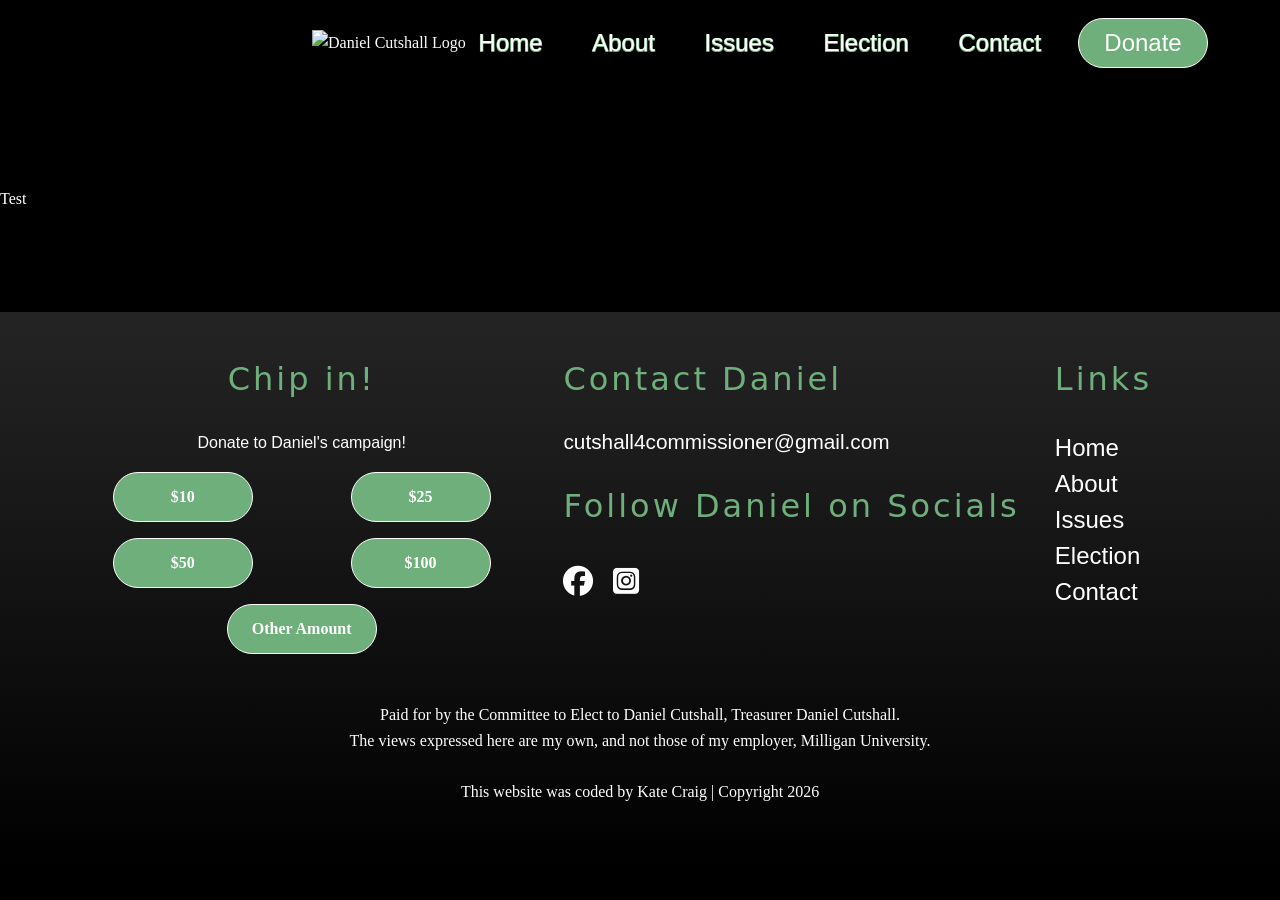
==== index.html @ 5a8a532c "Added pages with header & footer structure" ====
<!DOCTYPE html>
<html lang="en">
  <head>
    <meta charset="UTF-8" />
    <meta name="viewport" content="width=device-width, initial-scale=1.0" />
    <meta name="description" content="Be Well Medical." />
    <title>Home - Daniel Cutshall</title>
    <link rel="stylesheet" href="style/styles.css" />
    <link
      rel="stylesheet"
      href="https://cdnjs.cloudflare.com/ajax/libs/font-awesome/6.4.0/css/all.min.css"
    />
  </head>
  <body>
    <!-- Header -->
    <header>
      <div class="header-content">
        <nav>
          <div class="hamburger">
            <span class="hamburger-bar"></span>
            <span class="hamburger-bar"></span>
            <span class="hamburger-bar"></span>
          </div>
          <ul class="nav-menu">
            <li><a href="index.html">Home</a></li>
            <li><a href="about.html">About</a></li>
            <li class="dropdown">
              <a href="issues.html">Issues</a>
            </li>
            <li><a href="election.html">Election</a></li>
            <li><a href="contact.html">Contact</a></li>
            <li>
              <a
                href="https://secure.actblue.com/donate/daniel-cutshall-1?refcode=directory"
                class="btn-donate"
                target="_blank"
                >Donate</a
              >
            </li>
          </ul>
        </nav>
        <div class="logo-container">
          <a href="index.html">
            <img
              src="images/daniel-cutshall-logo.jpg"
              alt="Daniel Cutshall Logo"
              class="logo"
            />
          </a>
        </div>
      </div>
    </header>

    <section>Test</section>

    <!-- Footer -->
    <footer>
      <div class="container">
        <div class="footer-grid">
          <div class="footer-donate">
            <h3 class="text-center mb-2">Chip in!</h3>
            <p class="text-center">Donate to Daniel's campaign!</p>
            <div class="footer-donate-grid">
              <div>
                <a
                  href="https://secure.actblue.com/donate/daniel-cutshall-1?refcode=directory"
                  class="btn-donate-footer"
                  target="_blank"
                  >$10</a
                >
              </div>
              <div>
                <a
                  href="https://secure.actblue.com/donate/daniel-cutshall-1?refcode=directory"
                  class="btn-donate-footer"
                  target="_blank"
                  >$25</a
                >
              </div>
              <div>
                <a
                  href="https://secure.actblue.com/donate/daniel-cutshall-1?refcode=directory"
                  class="btn-donate-footer"
                  target="_blank"
                  >$50</a
                >
              </div>
              <div>
                <a
                  href="https://secure.actblue.com/donate/daniel-cutshall-1?refcode=directory"
                  class="btn-donate-footer"
                  target="_blank"
                  >$100</a
                >
              </div>
            </div>
            <div class="footer-donate-other">
              <a
                href="https://secure.actblue.com/donate/daniel-cutshall-1?refcode=directory"
                class="btn-donate-footer"
                target="_blank"
                >Other Amount</a
              >
            </div>
          </div>
          <div class="footer-follow-ashley">
            <h3 class="mb-2">Contact Daniel</h3>
            <h4>
              <a href="mailto:cutshall4commissioner@gmail.com"
                >cutshall4commissioner@gmail.com</a
              >
            </h4>
            <h3 class="mb-2 mt-2">Follow Daniel on Socials</h3>
            <div class="footer-social-icons">
              <div class="footer-social-icon">
                <a
                  href="https://www.facebook.com/AshleyCforCommission"
                  target="_blank"
                >
                  <i class="fa-brands fa-facebook"></i>
                </a>
              </div>
              <div class="footer-social-icon">
                <a
                  href="https://www.instagram.com/ashleyc_forcounty"
                  target="_blank"
                >
                  <i class="fa-brands fa-square-instagram"></i>
                </a>
              </div>
            </div>
          </div>
          <div class="footer-important-links">
            <h3 class="mb-2">Links</h3>
            <ul class="important-links">
              <li><a href="index.html">Home</a></li>
              <li><a href="about.html">About</a></li>
              <li><a href="issues.html">Issues</a></li>
              <li><a href="election.html">Election</a></li>
              <li><a href="contact.html">Contact</a></li>
            </ul>
          </div>
        </div>

        <div class="footer-copyright text-center mb-2">
          Paid for by the Committee to Elect to Daniel Cutshall, Treasurer
          Daniel Cutshall.
          <br />
          The views expressed here are my own, and not those of my employer,
          Milligan University.
          <br />
          <br />
          This website was coded by Kate Craig | Copyright 2026
        </div>
      </div>
    </footer>

    <script src="script/script.js"></script>
  </body>
</html>
---- style/styles.css ----
/* CSS Variables */
:root {
  /* Brand Colors */
  --white: #ffffff;
  --black: #000000;
  --primary-color: rgba(111, 175, 123);
  --secondary-color: rgba(62, 89, 116);
  --third-color: rgba(179, 85, 58);
  --fourth-color: rgba(217, 183, 108);

  /* Typography */
  --font-heading: "Knewave", system-ui;
  --font-body: "Noto Sans", sans-serif;
  --letter-spacing: 3px;

  /* Transitions */
  --transition: all 150ms ease-in-out;

  /* Shadows */
  --image-shadow: 10px 5px 5px rgba(0, 0, 0, 0.3);
  --card-shadow: 0 4px 6px rgba(0, 0, 0, 0.1);

  /* Border Radius */
  --radius-sm: 5px;
  --radius-md: 10px;

  /* Border */
  --border: 2px solid var(--white);

  /* Breakpoints */
  --desktop: 1200px;
  --tablet: 760px;
  --mobile: 460px;
}

/* Reset & Base Styles */
* {
  margin: 0;
  padding: 0;
  box-sizing: border-box;
}

.text-center {
  text-align: center;
}

.text-left {
  text-align: left;
}

body {
  color: var(--white);
  line-height: 1.6;
  background-color: var(--black);
}

section {
  padding: 100px 0;
}

section.hero {
  padding: 150px 50;
}

a {
  text-decoration: none;
  color: inherit;
  transition: var(--transition);
}

a:hover {
  cursor: pointer;
}

h1,
h2,
h3,
h4,
h5,
h6 {
  font-family: var(--font-heading);
  font-weight: 700;
  line-height: 1.2;
  margin-bottom: 1rem;
}

p {
  font-family: var(--font-body);
}

h1 {
  font-size: 3.5rem;
}

h2 {
  font-size: 2.5rem;
}

h3 {
  font-size: 2rem;
}

p {
  margin-bottom: 1rem;
}

.mb-1 {
  margin-bottom: 1rem;
}

.mb-2 {
  margin-bottom: 2rem;
}

.mb-3 {
  margin-bottom: 3rem;
}

.mb-4 {
  margin-bottom: 4rem;
}

.mt-1 {
  margin-top: 1rem;
}

.mt-2 {
  margin-top: 2rem;
}

.mt-3 {
  margin-top: 3rem;
}

.mt-4 {
  margin-top: 4rem;
}

.bold {
  font-weight: 900;
}

.green {
  color: rgb(8, 107, 8);
}

/* Buttons */
.btn-donate {
  background-color: var(--primary-color);
  color: var(--white);
  height: 50px;
  width: 130px;
  border-radius: 30px;
  border: 1.5px solid var(--white);
  font-weight: 600;
  cursor: pointer;
  transition: var(--transition);
  display: flex;
  justify-content: center;
  align-items: center;
  font-size: 1rem;
}

.btn-donate:hover {
  background-color: var(--white);
  border: 1.5px solid var(--primary-color);
  color: var(--white);
}

.btn-donate-footer {
  background-color: var(--primary-color);
  color: var(--white);
  height: 50px;
  width: 140px;
  padding: 0 20px;
  border-radius: 30px;
  border: 1.5px solid var(--white);
  font-weight: 600;
  cursor: pointer;
  transition: var(--transition);
  display: flex;
  justify-content: center;
  align-items: center;
  font-size: 1rem;
  text-align: center;
  margin: 0 auto;
}

.btn-donate-footer:hover {
  background-color: var(--white);
  border: 1.5px solid var(--primary-color);
  color: var(--primary-color);
}

.nav-menu > li > a.btn-donate {
  display: flex;
  justify-content: center;
  align-items: center;
  padding: 0;
}

/* Container */
.container {
  max-width: var(--desktop);
  margin: 0 auto;
  padding: 0 2rem;
}

.content {
  max-width: 1000px;
}

/* Header Styles */
header {
  padding: 1rem 0;

  top: 0;
  z-index: 1000;
}

.header-content {
  max-width: var(--desktop);
  margin: 0 auto;
  padding: 0 2rem;
  display: flex;
  justify-content: right;
  align-items: center;
}

/* Navigation */
nav {
  order: 2;
}

.nav-header {
  padding: 0;
  padding-top: 2rem;
}

.nav-menu {
  display: flex;
  list-style: none;
  gap: 1.5rem;
  align-items: center;
}

.nav-menu > li {
  position: relative;
}

.nav-menu > li > a {
  color: var(--white);
  text-shadow: -0.5px -0.5px 0 var(--primary-color),
    0.5px -0.5px 0 var(--primary-color), -0.5px 0.5px 0 var(--primary-color),
    0.5px 0.5px 0 var(--primary-color);
  font-weight: 500;
  padding: 0.5rem 0.8rem;
  font-family: var(--font-body);
  display: block;
  font-size: 1.5rem;
}

.nav-menu > li > a:hover {
  color: var(--primary-color);
  font-weight: 500;
  text-shadow: -0.6px -0.6px 0 var(--white), 0.6px -0.6px 0 var(--white),
    -0.6px 0.6px 0 var(--white), 0.6px 0.6px 0 var(--white);
}

/* Hamburger Menu */
.hamburger {
  display: none;
  flex-direction: column;
  cursor: pointer;
  padding: 0.5rem;
}

.hamburger span {
  width: 30px;
  height: 3px;
  background-color: var(--white);
  margin: 3px 0;
  transition: var(--transition);
  border-radius: 3px;
}

.hamburger.active span:nth-child(1) {
  transform: rotate(45deg) translate(8px, 8px);
}

.hamburger.active span:nth-child(2) {
  opacity: 0;
}

.hamburger.active span:nth-child(3) {
  transform: rotate(-45deg) translate(7px, -7px);
}

/* ==========================================
   Footer
   ========================================== */
/* Footer Grid */
footer {
  background: linear-gradient(
    180deg,
    rgb(36, 36, 36, 1) 0%,
    rgb(26, 26, 26, 1) 30%,
    rgba(0, 0, 0, 1) 100%
  );
  padding: 3rem 0 2rem 0;
}

.footer-grid {
  display: grid;
  grid-template-columns: 3fr 3fr 1fr;
  grid-gap: 2rem;
}

.footer-mobile-links-grid {
  display: none;
}

footer h3 {
  font-weight: 300;
  color: var(--primary-color);
  letter-spacing: 3px;
}

/* Footer Logo */
.footer-logo img {
  width: 200px;
  height: auto;
  display: block;
  margin: 0 auto;
  margin-top: -50px;
}

.footer-donate-grid {
  display: grid;
  grid-template-columns: 1fr 1fr;
  grid-gap: 1rem;
}

.footer-donate-other {
  margin-top: 1rem;
}

.footer-follow-ashley-mobile {
  display: none;
}

.footer-follow-ashley h4 {
  font-size: 1.3rem;
  font-family: var(--font-body);
  font-weight: 400;
}

.footer-follow-ashley a:hover {
  color: var(--primary-color);
}

.footer-donate-other a {
  background-color: var(--primary-color);
  color: var(--white);
  height: 50px;
  width: 150px;
  padding: 0 20px;
  border-radius: 30px;
  border: 1.5px solid var(--white);
  font-weight: 600;
  cursor: pointer;
  transition: var(--transition);
  display: flex;
  justify-content: center;
  align-items: center;
  font-size: 1rem;
  text-align: center;
  margin: 0 auto;
}

.footer-donate-other a:hover {
  background-color: var(--white);
  border: 1.5px solid var(--primary-color);
  color: var(--primary-color);
}

.footer-copyright {
  margin-top: 3rem;
  font-weight: 300;
}

.important-links li {
  list-style: none;
  padding: 0;
  font-size: 1.5rem;
  line-height: 1.5;
  font-family: var(--font-body);
}

.important-links li:hover {
  color: var(--primary-color);
}

.footer-social-icons {
  display: flex;
  justify-content: left;
  gap: 20px;
}

.footer-social-icon {
  font-size: 30px;
}

.footer-social-icon:hover {
  color: var(--primary-color);
}
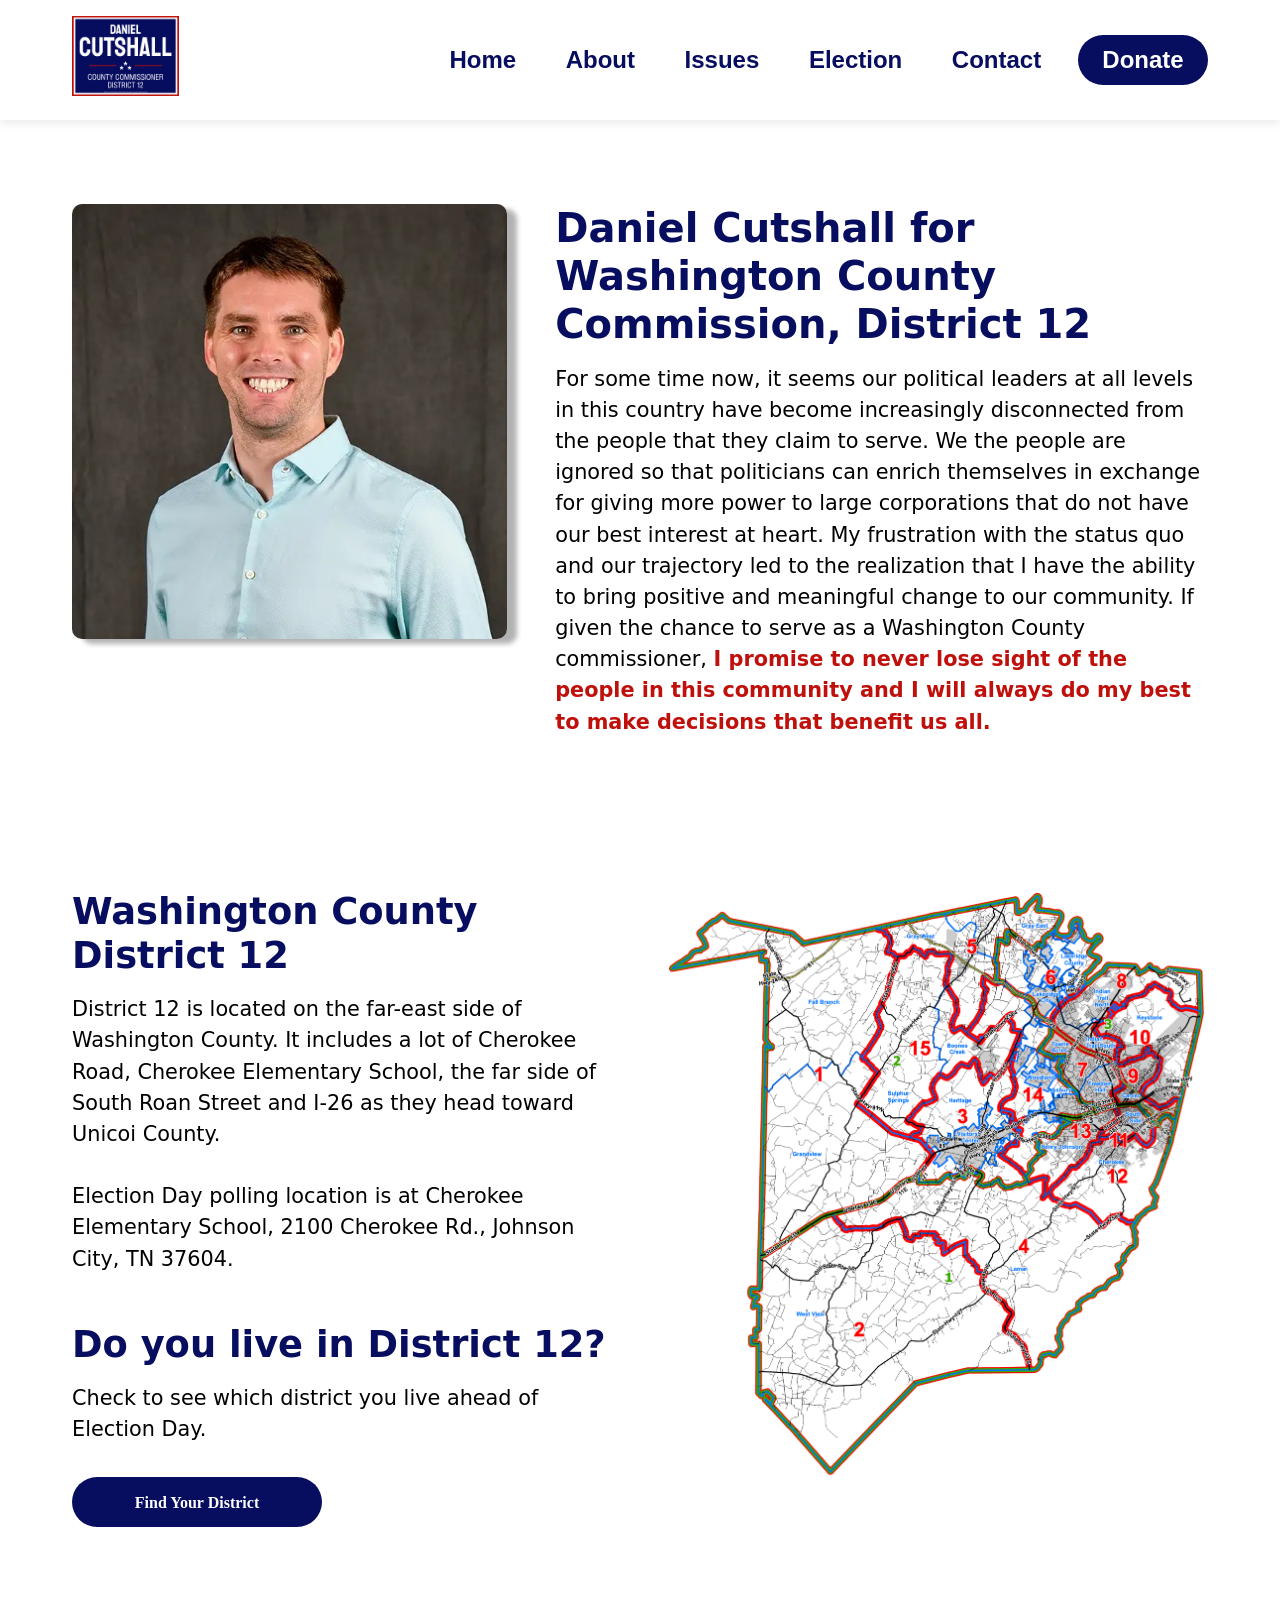
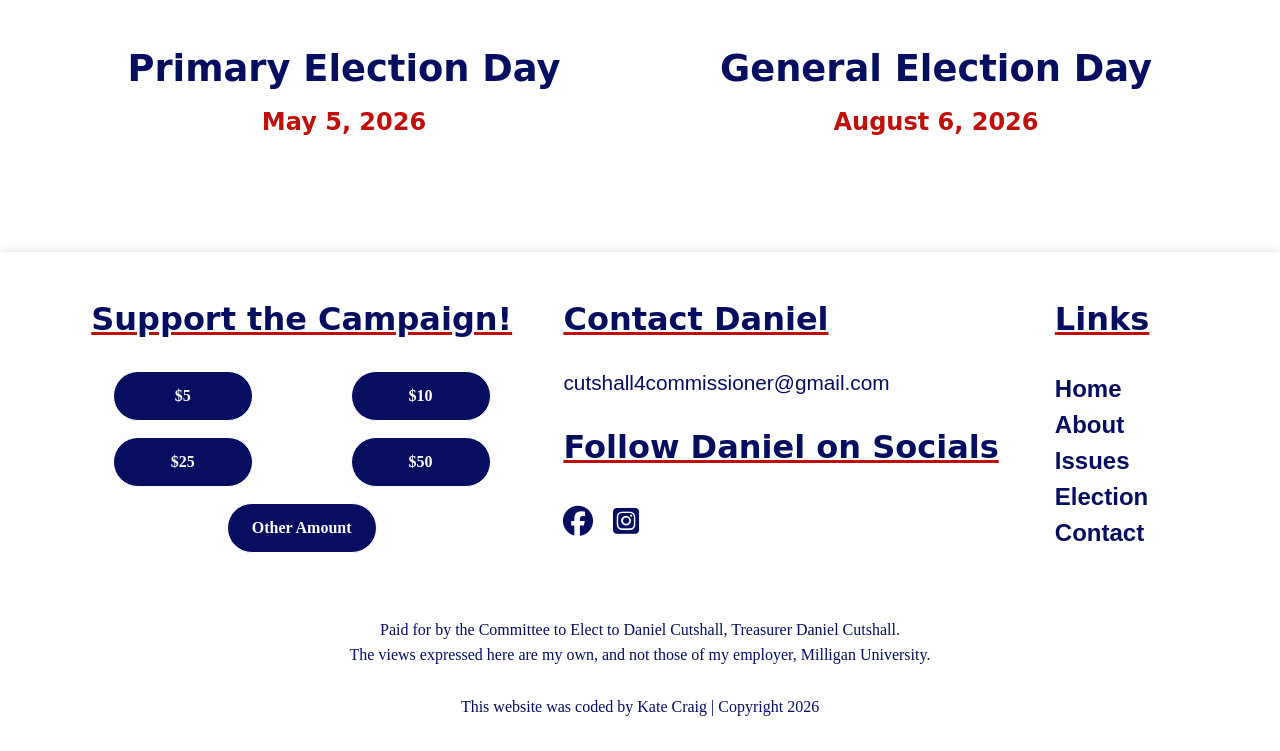
==== commit daa5dff6: "Designed and styled home page Have not made it mobile responsive yet." ====
--- a/index.html
+++ b/index.html
@@ -42,7 +42,7 @@
         <div class="logo-container">
           <a href="index.html">
             <img
-              src="images/daniel-cutshall-logo.jpg"
+              src="images/daniel-cutshall-logo.png"
               alt="Daniel Cutshall Logo"
               class="logo"
             />
@@ -51,21 +51,111 @@
       </div>
     </header>
 
-    <section>Test</section>
+    <section class="home-hero">
+      <div class="container">
+        <div class="home-hero-grid">
+          <div class="home-hero-grid-item">
+            <img
+              src="images/daniel-headshot.jpg"
+              alt="Daniel Cutshall Headshot"
+              class="home-hero-image"
+            />
+          </div>
+          <div class="home-hero-grid-item">
+            <h1>
+              Daniel Cutshall for Washington County Commission, District 12
+            </h1>
+            <h3>
+              For some time now, it seems our political leaders at all levels in
+              this country have become increasingly disconnected from the people
+              that they claim to serve. We the people are ignored so that
+              politicians can enrich themselves in exchange for giving more
+              power to large corporations that do not have our best interest at
+              heart. My frustration with the status quo and our trajectory led
+              to the realization that I have the ability to bring positive and
+              meaningful change to our community. If given the chance to serve
+              as a Washington County commissioner,
+              <span class="hero-highlight"
+                >I promise to never lose sight of the people in this community
+                and I will always do my best to make decisions that benefit us
+                all.</span
+              >
+            </h3>
+          </div>
+        </div>
+      </div>
+    </section>
+
+    <section class="district-section">
+      <div class="container">
+        <div class="district-grid">
+          <div class="district-grid-item">
+            <h2>Washington County District 12</h2>
+            <h3>
+              District 12 is located on the far-east side of Washington County.
+              It includes a lot of Cherokee Road, Cherokee Elementary School,
+              the far side of South Roan Street and I-26 as they head toward
+              Unicoi County.
+              <br />
+              <br />
+              Election Day polling location is at Cherokee Elementary School,
+              2100 Cherokee Rd., Johnson City, TN 37604.
+            </h3>
+            <h4>Do you live in District 12?</h4>
+            <h3>Check to see which district you live ahead of Election Day.</h3>
+            <a
+              href="https://tnmap.tn.gov/voterlookup/"
+              class="btn"
+              target="_blank"
+              >Find Your District</a
+            >
+          </div>
+          <div class="district-grid-item">
+            <img
+              src="images/district-map.png"
+              alt="District Map"
+              class="district-map"
+            />
+          </div>
+        </div>
+      </div>
+    </section>
+
+    <section class="home-election-section">
+      <div class="container">
+        <div class="home-election-grid">
+          <div class="home-election-grid-item">
+            <h2>Primary Election Day</h2>
+            <h3>May 5, 2026</h3>
+          </div>
+          <div class="home-election-grid-item">
+            <h2>General Election Day</h2>
+            <h3>August 6, 2026</h3>
+          </div>
+        </div>
+      </div>
+    </section>
 
     <!-- Footer -->
     <footer>
-      <div class="container">
+      <div class="container footer-container">
         <div class="footer-grid">
           <div class="footer-donate">
-            <h3 class="text-center mb-2">Chip in!</h3>
-            <p class="text-center">Donate to Daniel's campaign!</p>
+            <h3 class="text-center mb-2">Support the Campaign!</h3>
             <div class="footer-donate-grid">
               <div>
                 <a
                   href="https://secure.actblue.com/donate/daniel-cutshall-1?refcode=directory"
                   class="btn-donate-footer"
                   target="_blank"
+                  >$5</a
+                >
+              </div>
+              <div>
+                <a
+                  href="https://secure.actblue.com/donate/daniel-cutshall-1?refcode=directory"
+                  class="btn-donate-footer"
+                  target="_blank"
                   >$10</a
                 >
               </div>
@@ -83,14 +173,6 @@
                   class="btn-donate-footer"
                   target="_blank"
                   >$50</a
-                >
-              </div>
-              <div>
-                <a
-                  href="https://secure.actblue.com/donate/daniel-cutshall-1?refcode=directory"
-                  class="btn-donate-footer"
-                  target="_blank"
-                  >$100</a
                 >
               </div>
             </div>
@@ -103,7 +185,7 @@
               >
             </div>
           </div>
-          <div class="footer-follow-ashley">
+          <div class="footer-follow-daniel">
             <h3 class="mb-2">Contact Daniel</h3>
             <h4>
               <a href="mailto:cutshall4commissioner@gmail.com"
@@ -142,7 +224,7 @@
           </div>
         </div>
 
-        <div class="footer-copyright text-center mb-2">
+        <div class="footer-copyright text-center">
           Paid for by the Committee to Elect to Daniel Cutshall, Treasurer
           Daniel Cutshall.
           <br />
--- a/style/styles.css
+++ b/style/styles.css
@@ -3,10 +3,8 @@
   /* Brand Colors */
   --white: #ffffff;
   --black: #000000;
-  --primary-color: rgba(111, 175, 123);
-  --secondary-color: rgba(62, 89, 116);
-  --third-color: rgba(179, 85, 58);
-  --fourth-color: rgba(217, 183, 108);
+  --primary-color: rgba(7, 13, 95);
+  --secondary-color: rgba(191, 16, 11);
 
   /* Typography */
   --font-heading: "Knewave", system-ui;
@@ -51,7 +49,7 @@
 body {
   color: var(--white);
   line-height: 1.6;
-  background-color: var(--black);
+  background-color: var(--white);
 }
 
 section {
@@ -82,10 +80,12 @@
   font-weight: 700;
   line-height: 1.2;
   margin-bottom: 1rem;
+  color: var(--black);
 }
 
 p {
   font-family: var(--font-body);
+  color: var(--black);
 }
 
 h1 {
@@ -100,10 +100,6 @@
   font-size: 2rem;
 }
 
-p {
-  margin-bottom: 1rem;
-}
-
 .mb-1 {
   margin-bottom: 1rem;
 }
@@ -140,18 +136,35 @@
   font-weight: 900;
 }
 
-.green {
-  color: rgb(8, 107, 8);
-}
-
 /* Buttons */
+.btn {
+  background-color: var(--primary-color);
+  color: var(--white) !important;
+  height: 50px;
+  width: 250px;
+  border-radius: 30px;
+  font-weight: 600;
+  cursor: pointer;
+  transition: var(--transition);
+  display: flex;
+  justify-content: center;
+  align-items: center;
+  font-size: 1rem;
+  margin-top: 2rem;
+}
+
+.btn:hover {
+  background-color: var(--secondary-color);
+  border: 1.5px solid var(--primary-color);
+  color: var(--white) !important;
+}
+
 .btn-donate {
   background-color: var(--primary-color);
-  color: var(--white);
+  color: var(--white) !important;
   height: 50px;
   width: 130px;
   border-radius: 30px;
-  border: 1.5px solid var(--white);
   font-weight: 600;
   cursor: pointer;
   transition: var(--transition);
@@ -164,7 +177,7 @@
 .btn-donate:hover {
   background-color: var(--white);
   border: 1.5px solid var(--primary-color);
-  color: var(--white);
+  color: var(--primary-color) !important;
 }
 
 .btn-donate-footer {
@@ -187,9 +200,9 @@
 }
 
 .btn-donate-footer:hover {
-  background-color: var(--white);
+  background-color: var(--secondary-color);
   border: 1.5px solid var(--primary-color);
-  color: var(--primary-color);
+  color: var(--white);
 }
 
 .nav-menu > li > a.btn-donate {
@@ -212,10 +225,12 @@
 
 /* Header Styles */
 header {
+  background: white;
   padding: 1rem 0;
-
+  position: sticky;
   top: 0;
   z-index: 1000;
+  box-shadow: 0 2px 10px rgba(0, 0, 0, 0.1);
 }
 
 .header-content {
@@ -223,7 +238,7 @@
   margin: 0 auto;
   padding: 0 2rem;
   display: flex;
-  justify-content: right;
+  justify-content: space-between;
   align-items: center;
 }
 
@@ -249,11 +264,8 @@
 }
 
 .nav-menu > li > a {
-  color: var(--white);
-  text-shadow: -0.5px -0.5px 0 var(--primary-color),
-    0.5px -0.5px 0 var(--primary-color), -0.5px 0.5px 0 var(--primary-color),
-    0.5px 0.5px 0 var(--primary-color);
-  font-weight: 500;
+  color: var(--primary-color);
+  font-weight: 600;
   padding: 0.5rem 0.8rem;
   font-family: var(--font-body);
   display: block;
@@ -261,10 +273,18 @@
 }
 
 .nav-menu > li > a:hover {
-  color: var(--primary-color);
-  font-weight: 500;
-  text-shadow: -0.6px -0.6px 0 var(--white), 0.6px -0.6px 0 var(--white),
-    -0.6px 0.6px 0 var(--white), 0.6px 0.6px 0 var(--white);
+  color: var(--secondary-color);
+}
+
+.logo-container {
+  order: 1;
+}
+
+.logo {
+  height: 80px;
+  width: auto;
+  box-shadow: none;
+  border-radius: 0;
 }
 
 /* Hamburger Menu */
@@ -297,17 +317,105 @@
 }
 
 /* ==========================================
+   Home Page
+   ========================================== */
+/* Hero Section */
+.home-hero {
+  margin-top: -1rem;
+}
+
+.home-hero-grid {
+  display: grid;
+  grid-template-columns: 1fr 1.5fr;
+  gap: 3rem;
+}
+
+.home-hero-grid-item img {
+  width: 100%;
+  height: auto;
+  box-shadow: var(--image-shadow);
+  border-radius: var(--radius-md);
+}
+
+.home-hero-grid-item h1 {
+  font-size: 2.5rem;
+  color: var(--primary-color);
+}
+.home-hero-grid-item h3 {
+  font-size: 1.3rem;
+  font-weight: 400;
+  line-height: 1.5;
+}
+
+.home-hero-grid-item span {
+  font-weight: 800;
+  color: var(--secondary-color);
+}
+
+/* District Section */
+.district-section {
+  margin-top: -4rem;
+}
+
+.district-grid {
+  display: grid;
+  grid-template-columns: 1fr 1fr;
+  gap: 3rem;
+}
+
+.district-grid-item h2 {
+  font-size: 2.3rem;
+  color: var(--primary-color);
+}
+
+.district-grid-item h3 {
+  font-size: 1.3rem;
+  font-weight: 400;
+  line-height: 1.5;
+}
+
+.district-grid-item h4 {
+  font-size: 2.3rem;
+  color: var(--primary-color);
+  margin-top: 3rem;
+}
+
+.district-grid-item img {
+  width: 100%;
+  height: auto;
+  border-radius: var(--radius-md);
+}
+
+/* Election Section */
+.home-election-section {
+  margin-top: -5rem;
+}
+
+.home-election-grid {
+  display: grid;
+  grid-template-columns: 1fr 1fr;
+  gap: 3rem;
+}
+
+.home-election-grid-item h2 {
+  font-size: 2.3rem;
+  color: var(--primary-color);
+  text-align: center;
+}
+
+.home-election-grid-item h3 {
+  font-size: 1.5rem;
+  color: var(--secondary-color);
+  text-align: center;
+}
+
+/* ==========================================
    Footer
    ========================================== */
 /* Footer Grid */
 footer {
-  background: linear-gradient(
-    180deg,
-    rgb(36, 36, 36, 1) 0%,
-    rgb(26, 26, 26, 1) 30%,
-    rgba(0, 0, 0, 1) 100%
-  );
   padding: 3rem 0 2rem 0;
+  box-shadow: 0 -2px 10px rgba(0, 0, 0, 0.1);
 }
 
 .footer-grid {
@@ -321,42 +429,34 @@
 }
 
 footer h3 {
-  font-weight: 300;
-  color: var(--primary-color);
-  letter-spacing: 3px;
-}
-
-/* Footer Logo */
-.footer-logo img {
-  width: 200px;
-  height: auto;
-  display: block;
-  margin: 0 auto;
-  margin-top: -50px;
+  font-weight: 800;
+  color: var(--primary-color);
+  text-decoration: underline var(--secondary-color);
 }
 
 .footer-donate-grid {
   display: grid;
   grid-template-columns: 1fr 1fr;
   grid-gap: 1rem;
+  margin-top: 2rem;
 }
 
 .footer-donate-other {
   margin-top: 1rem;
 }
 
-.footer-follow-ashley-mobile {
-  display: none;
-}
-
-.footer-follow-ashley h4 {
+.footer-follow-daniel h4 {
   font-size: 1.3rem;
   font-family: var(--font-body);
   font-weight: 400;
 }
 
-.footer-follow-ashley a:hover {
-  color: var(--primary-color);
+.footer-follow-daniel a {
+  color: var(--primary-color);
+}
+
+.footer-follow-daniel a:hover {
+  color: var(--secondary-color);
 }
 
 .footer-donate-other a {
@@ -379,14 +479,15 @@
 }
 
 .footer-donate-other a:hover {
-  background-color: var(--white);
+  background-color: var(--secondary-color);
   border: 1.5px solid var(--primary-color);
-  color: var(--primary-color);
+  color: var(--white);
 }
 
 .footer-copyright {
-  margin-top: 3rem;
+  margin-top: 4rem;
   font-weight: 300;
+  color: var(--primary-color);
 }
 
 .important-links li {
@@ -395,10 +496,12 @@
   font-size: 1.5rem;
   line-height: 1.5;
   font-family: var(--font-body);
+  color: var(--primary-color);
+  font-weight: 550;
 }
 
 .important-links li:hover {
-  color: var(--primary-color);
+  color: var(--secondary-color);
 }
 
 .footer-social-icons {
@@ -414,3 +517,119 @@
 .footer-social-icon:hover {
   color: var(--primary-color);
 }
+
+/* ==========================================
+   Mobile Responsive Styles
+   ========================================== */
+/* 1024px breakpoint */
+@media (max-width: 1024px) {
+  .container {
+    padding: 0 4rem;
+  }
+
+  /* Nav/Header Adjustments */
+  .header-content {
+    flex-wrap: wrap;
+    align-items: flex-start;
+    margin-bottom: 8px;
+  }
+
+  .logo-container {
+    display: flex;
+    align-items: center;
+  }
+
+  .hamburger {
+    display: flex;
+    align-items: end;
+    order: 3;
+  }
+
+  nav {
+    order: 3;
+    width: 100%;
+    margin-top: 1rem;
+  }
+
+  .nav-menu {
+    display: none;
+    flex-direction: column;
+    width: 100%;
+    gap: 0;
+    color: white;
+    background-color: var(--peach);
+    padding: 1rem 0;
+  }
+
+  .nav-menu.active {
+    display: flex;
+    align-items: flex-start;
+  }
+
+  .nav-menu > li {
+    width: 100%;
+  }
+
+  .nav-menu > li > a {
+    padding: 1rem;
+    width: 100%;
+    border-bottom: 1px solid rgba(255, 255, 255, 0.1);
+  }
+
+  /* btn Adjustments */
+  .btn-donate {
+    width: 40px;
+    padding: 0;
+    justify-content: left;
+    align-items: center;
+  }
+}
+
+/* 768px breakpoint */
+@media (max-width: 768px) {
+  .container {
+    padding: 0 3rem;
+  }
+}
+
+/* 468px breakpoint */
+@media (max-width: 468px) {
+  .container {
+    padding: 0 2rem;
+  }
+
+  /* Footer Adjustments */
+  footer {
+    text-align: center;
+  }
+
+  .footer-grid {
+    grid-template-columns: 1fr;
+  }
+
+  .footer-mobile-links-grid {
+    display: grid;
+    grid-template-columns: 1fr 1fr;
+    grid-gap: 2rem;
+  }
+
+  .important-links {
+    display: none;
+  }
+
+  .important-links-mobile li {
+    list-style: none;
+    padding: 0;
+    font-size: 1.5rem;
+    line-height: 1.5;
+  }
+
+  .footer-social-icons {
+    display: flex;
+    justify-content: center;
+  }
+
+  .footer-copyright {
+    font-size: 12px;
+  }
+}
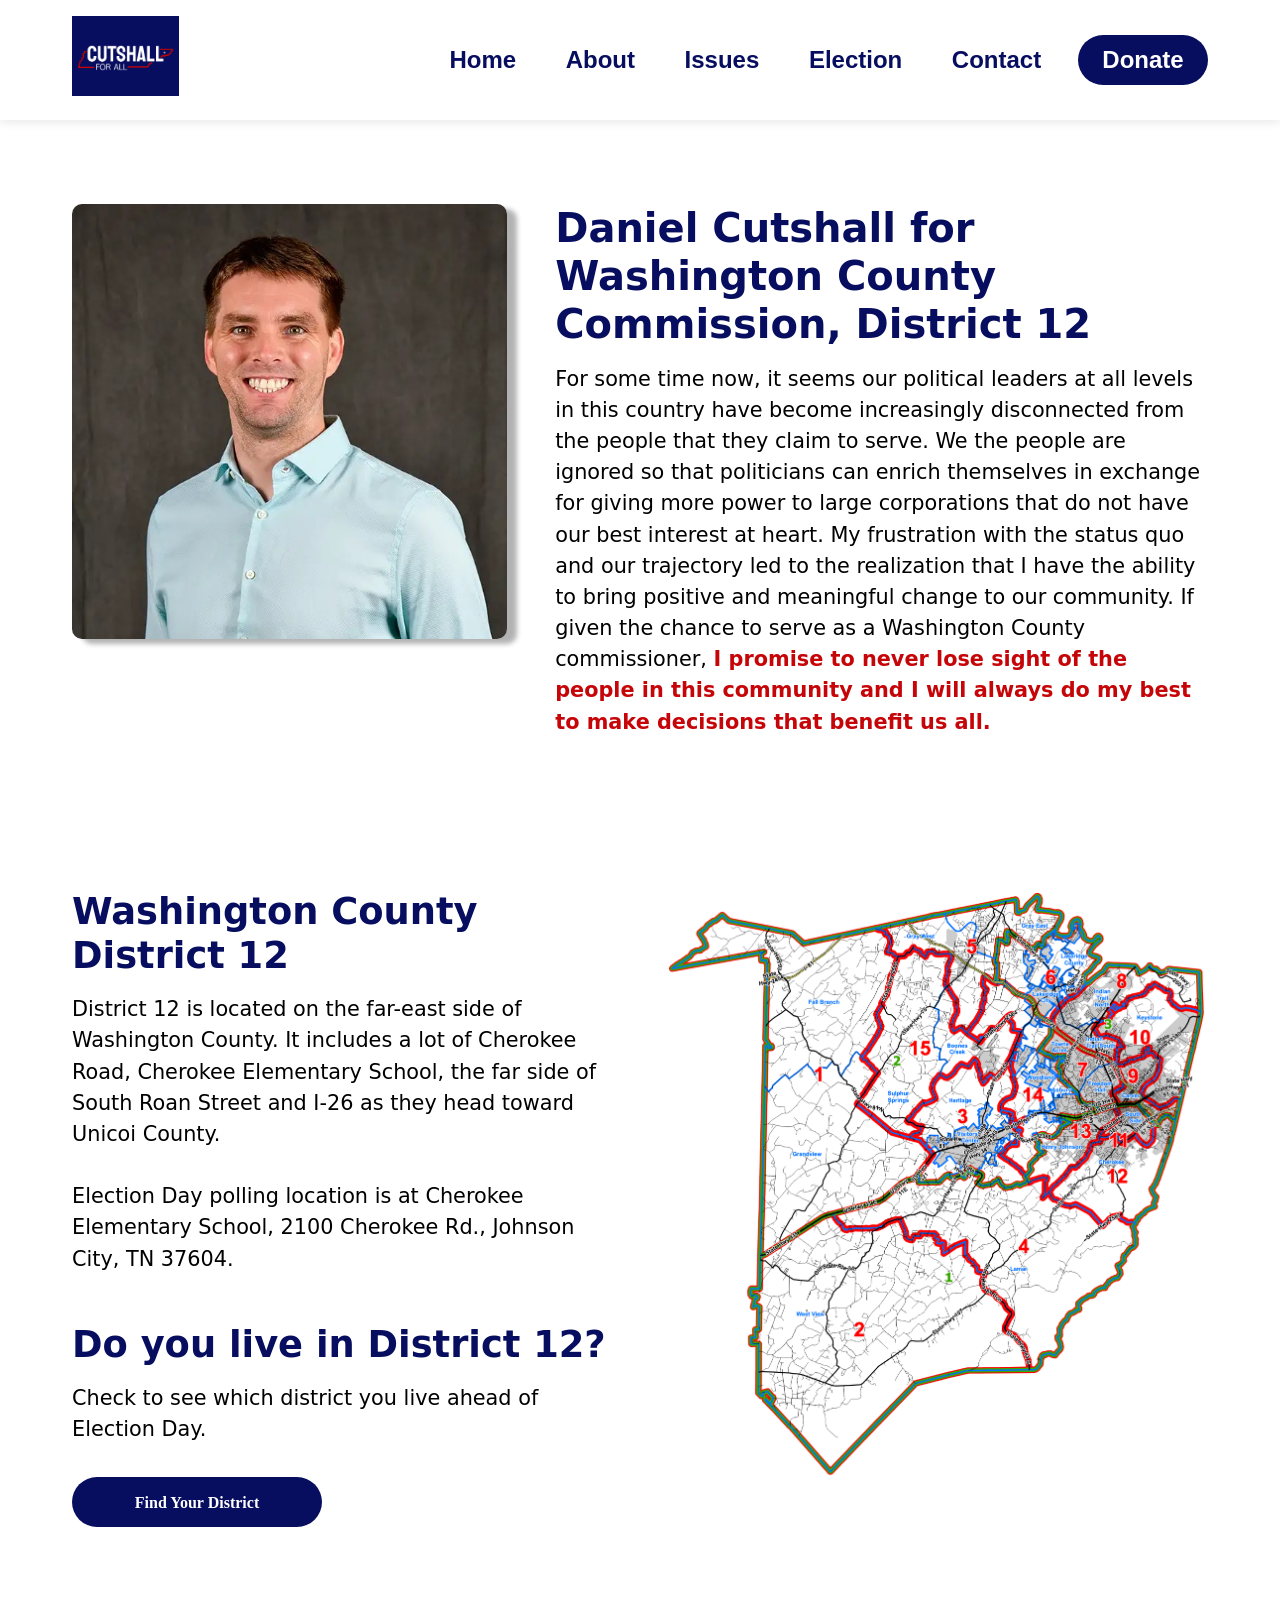
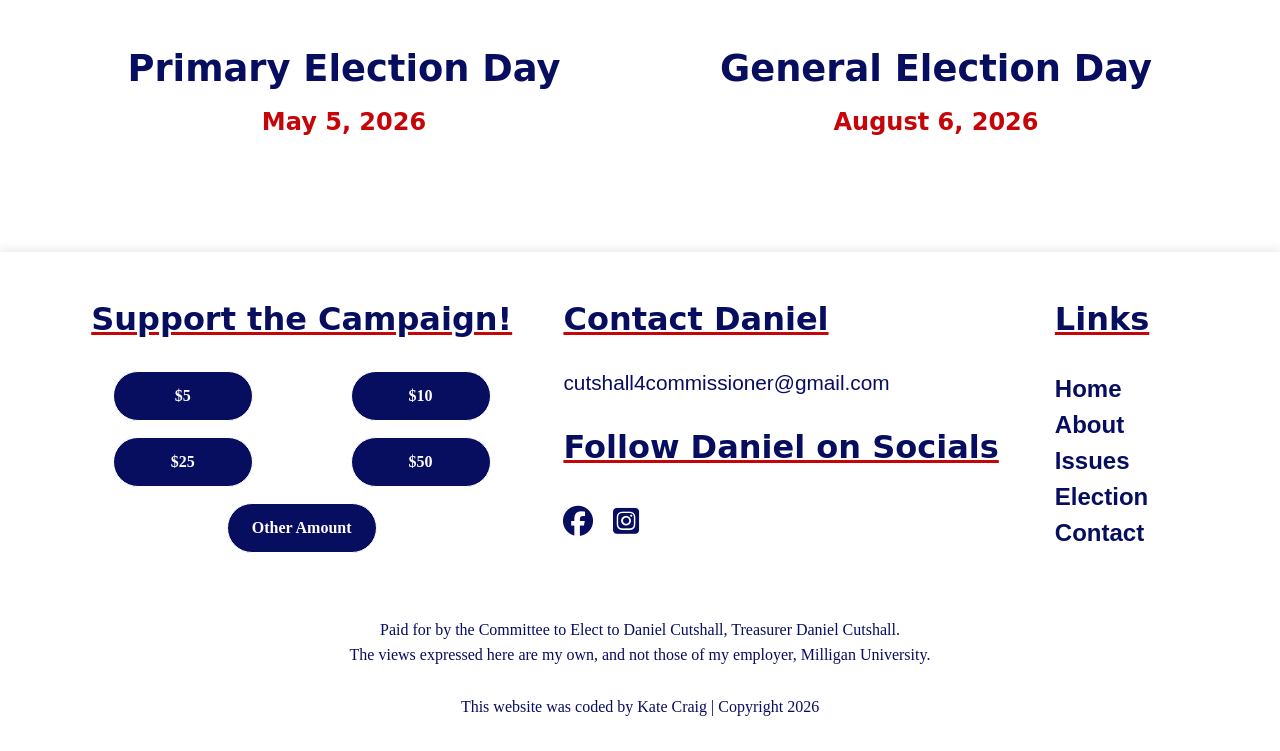
==== commit 61b22fe6: "Added and styled About Page" ====
--- a/index.html
+++ b/index.html
@@ -3,7 +3,10 @@
   <head>
     <meta charset="UTF-8" />
     <meta name="viewport" content="width=device-width, initial-scale=1.0" />
-    <meta name="description" content="Be Well Medical." />
+    <meta
+      name="description"
+      content="Daniel Cutshall for Washington County Commission."
+    />
     <title>Home - Daniel Cutshall</title>
     <link rel="stylesheet" href="style/styles.css" />
     <link
--- a/style/styles.css
+++ b/style/styles.css
@@ -4,7 +4,7 @@
   --white: #ffffff;
   --black: #000000;
   --primary-color: rgba(7, 13, 95);
-  --secondary-color: rgba(191, 16, 11);
+  --secondary-color: rgba(198, 5, 9);
 
   /* Typography */
   --font-heading: "Knewave", system-ui;
@@ -410,6 +410,56 @@
 }
 
 /* ==========================================
+   About Page
+   ========================================== */
+.about-photo-section {
+  margin-top: -2rem;
+}
+
+.about-photo-section h1 {
+  font-size: 2.7rem;
+  color: var(--primary-color);
+}
+
+/* Photo Section */
+.about-photo-grid {
+  display: grid;
+  grid-template-columns: 1fr 1fr 1fr 1fr;
+  gap: 2rem;
+}
+
+.about-photo-grid-item img {
+  width: 100%;
+  height: 365px;
+  border-radius: var(--radius-md);
+  box-shadow: var(--image-shadow);
+  object-fit: cover !important;
+}
+
+/* Text Section */
+.about-daniel-text p {
+  font-size: 1.3rem;
+  line-height: 1.4;
+  color: var(--primary-color);
+}
+
+/* Footer Photo Section */
+.about-photo-footer-grid {
+  display: grid;
+  grid-template-columns: 1fr 1fr 1fr 1fr;
+  gap: 2rem;
+  margin-top: 2rem;
+}
+
+.about-photo-grid-item-footer img {
+  width: 100%;
+  height: 250px;
+  border-radius: var(--radius-md);
+  box-shadow: var(--image-shadow);
+  object-fit: cover !important;
+}
+
+/* ==========================================
    Footer
    ========================================== */
 /* Footer Grid */
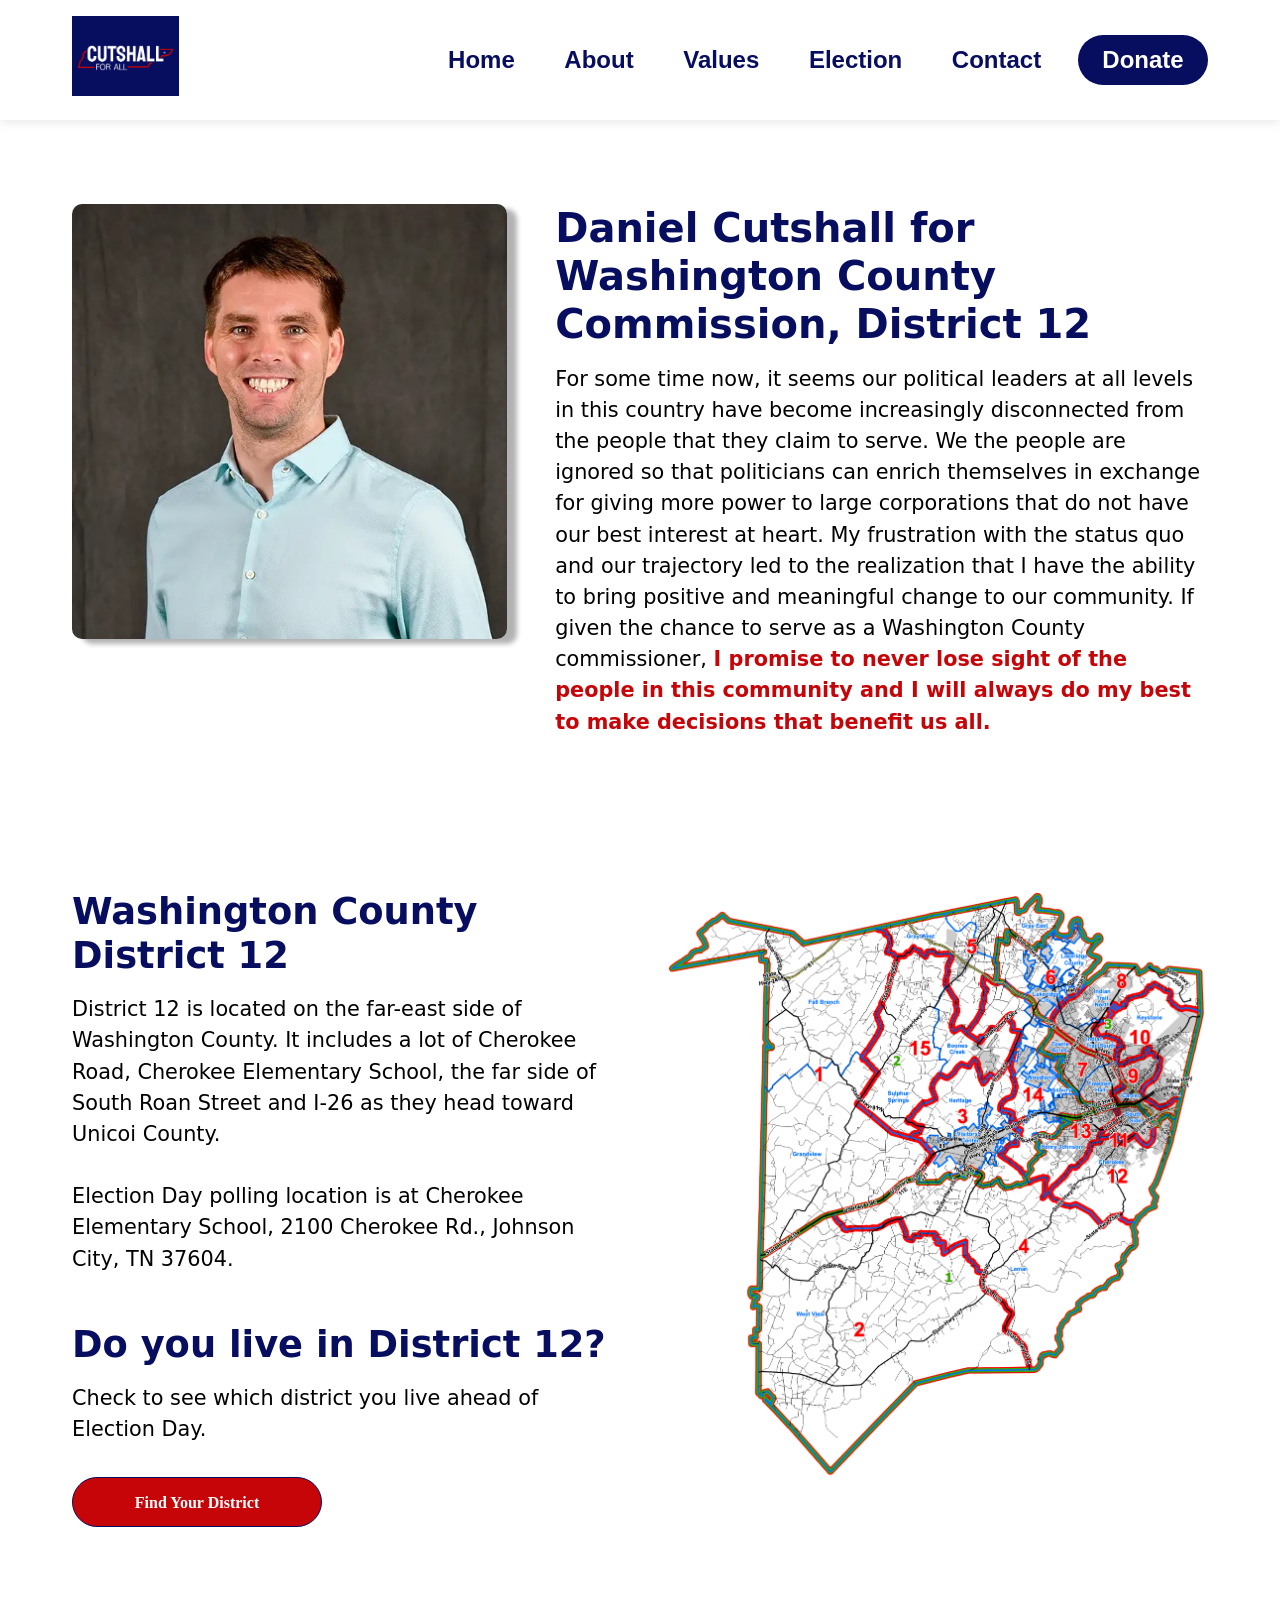
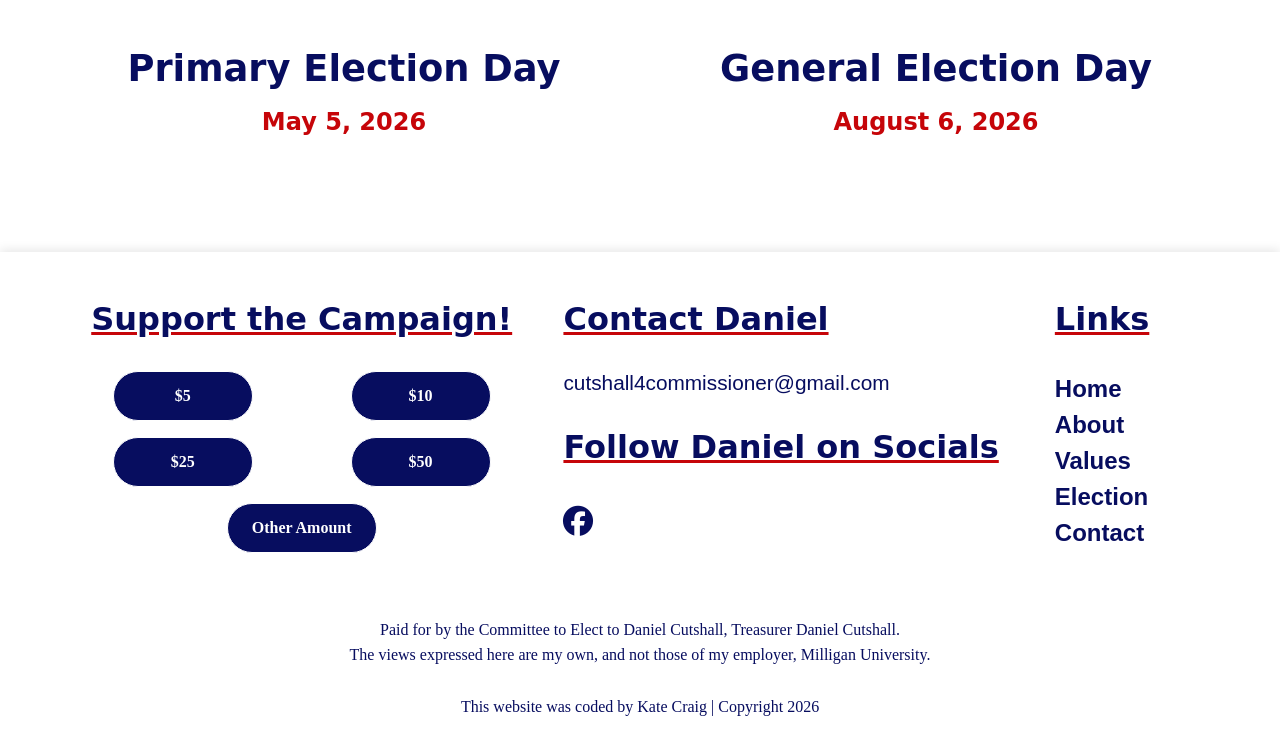
==== commit 1dffb867: "Updated header & footer as well as changed out an image." ====
--- a/index.html
+++ b/index.html
@@ -28,7 +28,7 @@
             <li><a href="index.html">Home</a></li>
             <li><a href="about.html">About</a></li>
             <li class="dropdown">
-              <a href="issues.html">Issues</a>
+              <a href="values.html">Values</a>
             </li>
             <li><a href="election.html">Election</a></li>
             <li><a href="contact.html">Contact</a></li>
@@ -198,19 +198,8 @@
             <h3 class="mb-2 mt-2">Follow Daniel on Socials</h3>
             <div class="footer-social-icons">
               <div class="footer-social-icon">
-                <a
-                  href="https://www.facebook.com/AshleyCforCommission"
-                  target="_blank"
-                >
+                <a href="#" target="_blank">
                   <i class="fa-brands fa-facebook"></i>
-                </a>
-              </div>
-              <div class="footer-social-icon">
-                <a
-                  href="https://www.instagram.com/ashleyc_forcounty"
-                  target="_blank"
-                >
-                  <i class="fa-brands fa-square-instagram"></i>
                 </a>
               </div>
             </div>
@@ -220,7 +209,7 @@
             <ul class="important-links">
               <li><a href="index.html">Home</a></li>
               <li><a href="about.html">About</a></li>
-              <li><a href="issues.html">Issues</a></li>
+              <li><a href="values.html">Values</a></li>
               <li><a href="election.html">Election</a></li>
               <li><a href="contact.html">Contact</a></li>
             </ul>
--- a/style/styles.css
+++ b/style/styles.css
@@ -138,7 +138,8 @@
 
 /* Buttons */
 .btn {
-  background-color: var(--primary-color);
+  background-color: var(--secondary-color);
+  border: 1.5px solid var(--primary-color);
   color: var(--white) !important;
   height: 50px;
   width: 250px;
@@ -154,8 +155,8 @@
 }
 
 .btn:hover {
-  background-color: var(--secondary-color);
-  border: 1.5px solid var(--primary-color);
+  background-color: var(--primary-color);
+  border: 1.5px solid var(--secondary-color);
   color: var(--white) !important;
 }
 
@@ -178,6 +179,53 @@
   background-color: var(--white);
   border: 1.5px solid var(--primary-color);
   color: var(--primary-color) !important;
+}
+
+.btn-election {
+  background-color: var(--primary-color);
+  border: 1.5px solid var(--secondary-color);
+  color: var(--white) !important;
+  height: 50px;
+  width: 260px;
+  border-radius: 30px;
+  font-weight: 600;
+  cursor: pointer;
+  transition: var(--transition);
+  display: flex;
+  justify-content: center;
+  align-items: center;
+  font-size: 1rem;
+  margin: 0 auto;
+  margin-top: 1rem;
+}
+
+.btn-election:hover {
+  background-color: var(--secondary-color);
+  border: 1.5px solid var(--primary-color);
+  color: var(--white) !important;
+}
+
+.btn-registration {
+  background-color: var(--secondary-color);
+  border: 1.5px solid var(--primary-color);
+  color: var(--white) !important;
+  height: 50px;
+  width: 325px;
+  border-radius: 30px;
+  font-weight: 600;
+  cursor: pointer;
+  transition: var(--transition);
+  display: flex;
+  justify-content: center;
+  align-items: center;
+  font-size: 1.2rem;
+  margin: 0 auto;
+}
+
+.btn-registration:hover {
+  background-color: var(--primary-color);
+  border: 1.5px solid var(--secondary-color);
+  color: var(--white) !important;
 }
 
 .btn-donate-footer {
@@ -443,7 +491,7 @@
   color: var(--primary-color);
 }
 
-/* Footer Photo Section */
+/* Lower Photo Section */
 .about-photo-footer-grid {
   display: grid;
   grid-template-columns: 1fr 1fr 1fr 1fr;
@@ -457,6 +505,158 @@
   border-radius: var(--radius-md);
   box-shadow: var(--image-shadow);
   object-fit: cover !important;
+}
+
+/* ==========================================
+   Election Page
+   ========================================== */
+/* Daniel Statement */
+.daniel-statement-section {
+  margin-top: -4rem;
+}
+
+.daniel-statement-section h2 {
+  font-size: 2.7rem;
+  color: var(--primary-color);
+}
+
+.daniel-statement-grid {
+  display: grid;
+  grid-template-columns: 1fr 2fr;
+  gap: 1rem;
+}
+
+.daniel-statement-grid-item img {
+  width: 300px;
+  height: auto;
+  border-radius: var(--radius-md);
+  box-shadow: var(--image-shadow);
+}
+
+.daniel-statement-grid-item p {
+  font-size: 1.3rem;
+  line-height: 1.4;
+  color: var(--primary-color);
+}
+
+.name {
+  text-align: right;
+  font-style: italic;
+  color: var(--secondary-color) !important;
+}
+
+/* Election Section */
+.election-section {
+  margin-top: -6rem;
+}
+
+.election-section h1 {
+  font-size: 2.7rem;
+  color: var(--primary-color);
+}
+
+.election-section p {
+  font-size: 1.3rem;
+  line-height: 1.4;
+  color: var(--primary-color);
+}
+
+/* Election Grid */
+.election-grid {
+  display: grid;
+  grid-template-columns: 1fr 1fr 1fr;
+  gap: 2rem;
+  margin-top: 2rem;
+}
+
+.election-grid-item {
+  padding: 1rem;
+  border: solid 1px var(--secondary-color);
+  border-radius: var(--radius-md);
+  box-shadow: var(--card-shadow);
+  text-align: center;
+}
+
+.election-grid-item h3 {
+  font-size: 2rem;
+  color: var(--primary-color);
+}
+
+/* Voter Registration */
+.voting-section {
+  margin-top: -6rem;
+}
+
+.voting-section h2 {
+  font-size: 2.7rem;
+  color: var(--primary-color);
+}
+
+.voting-section p {
+  font-size: 1.3rem;
+  line-height: 1.4;
+  color: var(--primary-color);
+}
+
+.voter-registration-grid {
+  display: grid;
+  grid-template-columns: 1fr 1fr;
+  gap: 2rem;
+  margin-top: 2rem;
+}
+
+.voter-registration-btn-grid {
+  display: grid;
+  grid-template-columns: 1fr 1fr;
+  gap: 2rem;
+}
+
+/* ==========================================
+   Contact Page
+   ========================================== */
+.contact-section {
+  margin-top: -2rem;
+}
+
+/* Contact Grid */
+.contact-grid {
+  display: grid;
+  grid-template-columns: 1.05fr 2fr;
+  gap: 3rem;
+}
+
+.contact-grid-item img {
+  width: 100%;
+  height: auto;
+  border-radius: var(--radius-md);
+  box-shadow: var(--image-shadow);
+}
+
+.contact-section h1 {
+  font-size: 2.7rem;
+  color: var(--primary-color);
+}
+
+.contact-grid-item p {
+  font-size: 1.3rem;
+  line-height: 1.4;
+  color: var(--primary-color);
+}
+
+.contact-section h2 {
+  font-size: 2.5rem;
+  color: var(--primary-color);
+  margin-top: 2rem;
+}
+
+.contact-section a {
+  font-size: 1.6rem;
+  color: var(--primary-color);
+  margin-top: 3rem;
+}
+
+.contact-section a:hover {
+  color: var(--secondary-color);
 }
 
 /* ==========================================
